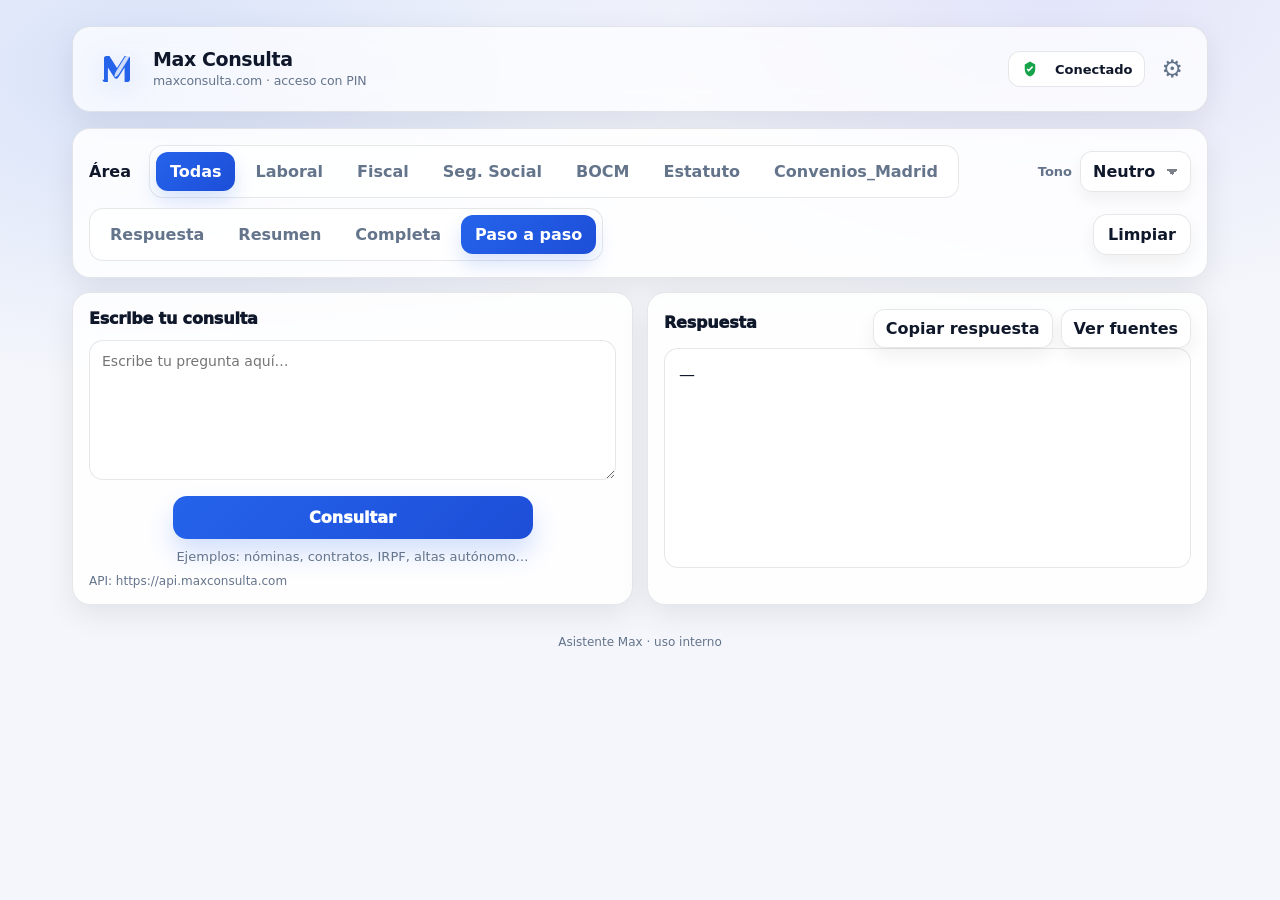
==== indexer/web/index.html @ a3e1d480 "Primer Commit de MaxConsultas" ====
<!doctype html>
<html lang="es">
<head>
  <meta charset="utf-8" />
  <meta name="viewport" content="width=device-width,initial-scale=1" />
  <title>Max Consulta · Asistente Max</title>

  <link rel="icon" href="/favicon.ico">
  <link rel="stylesheet" href="./styles.css?v=20260216-final-19" />
  <script src="./app.js?v=20260216-final" defer></script>
</head>

<body>
  <div class="app-shell">
    <header class="topbar">
      <div class="brand">
        <div class="logo" aria-label="Max Consulta">
          <svg viewBox="0 0 48 48" aria-hidden="true">
            <!-- M azul -->
            <path fill="currentColor" d="M12 34V14c0-1 .8-2 2-2h3l7 11 7-11h3c1.2 0 2 .9 2 2v20c0 1.1-.9 2-2 2h-3V22.7l-6 9.4c-.4.6-1 .9-1.7.9s-1.3-.3-1.7-.9l-6-9.4V36h-3c-1.1 0-2-.9-2-2z"/>

            <!-- Franja blanca (única) -->
            <rect
              x="25.5" y="10"
              width="3.5" height="25"
              rx="6"
              fill="#ffffff"
              opacity="0.78"
              transform="rotate(32 31 24)"
            />
          </svg>
        </div>

        <div class="brand-text">
          <div class="brand-name">Max Consulta</div>
          <div class="brand-sub">maxconsulta.com · acceso con PIN</div>
        </div>
      </div>

      <div class="topbar-actions">
        <span class="status-pill" title="Estado de sesión">
          <span class="dot"></span>
          Conectado
        </span>

        <button class="icon-btn" id="btnSettings" title="Ajustes">⚙︎</button>
      </div>
    </header>

    <main class="content">
      <section class="filters card">
        <div class="filters-row">
          <span class="filters-label">Área</span>

          <div class="segmented segmented-area" role="tablist" aria-label="Área">
            <button class="seg-btn active" data-collection="" type="button">Todas</button>
            <button class="seg-btn" data-collection="laboral" type="button">Laboral</button>
            <button class="seg-btn" data-collection="fiscal" type="button">Fiscal</button>
            <button class="seg-btn" data-collection="seguridad_social" type="button">Seg. Social</button>
            <button class="seg-btn" data-collection="BOCM" type="button">BOCM</button>
            <button class="seg-btn" data-collection="Estatuto_trabajadores" type="button">Estatuto</button>
            <button class="seg-btn" data-collection="Convenios_Madrid" type="button">Convenios_Madrid</button>
          </div>

          <div class="select-group is-hidden">
            <label for="mode">Tipo</label>
            <select id="mode">
              <option value="respuesta">Respuesta</option>
              <option value="resumen">Resumen</option>
              <option value="completa">Completa</option>
              <option value="paso_a_paso" selected>Paso a paso</option>
            </select>
          </div>

          <div class="select-group">
            <label for="tone">Tono</label>
            <select id="tone">
              <option value="neutro" selected>Neutro</option>
              <option value="formal">Formal</option>
            </select>
          </div>
        </div>

        <div class="filters-row filters-row-2">
          <div class="segmented segmented-mode" role="tablist" aria-label="Formato de respuesta">
            <button class="seg-btn seg-mode" data-mode="respuesta" type="button">Respuesta</button>
            <button class="seg-btn seg-mode" data-mode="resumen" type="button">Resumen</button>
            <button class="seg-btn seg-mode" data-mode="completa" type="button">Completa</button>
            <button class="seg-btn seg-mode active" data-mode="paso_a_paso" type="button">Paso a paso</button>
          </div>

          <div class="filters-right">
            <button class="icon-btn" id="btnClear" title="Limpiar">Limpiar</button>
          </div>
        </div>
      </section>

      <section class="grid">
        <article class="card">
          <h2 class="card-title">Escribe tu consulta</h2>

          <textarea id="q" placeholder="Escribe tu pregunta aquí…"></textarea>

          <div class="cta-row">
            <button class="primary" id="btnAsk">Consultar</button>
            <span class="hint">Ejemplos: nóminas, contratos, IRPF, altas autónomo…</span>
          </div>

          <div class="meta-row">
            <span class="muted">API: <span id="apiLabel">—</span></span>
          </div>
        </article>

        <article class="card">
          <div class="answer-head">
            <h2 class="card-title">Respuesta</h2>
            <div class="answer-actions">
              <button class="ghost" id="btnCopy">Copiar respuesta</button>
              <button class="ghost" id="btnToggleSources" aria-expanded="false">Ver fuentes</button>
            </div>
          </div>

          <div class="answer-box" id="out">—</div>

          <div class="sources" id="sourcesWrap" hidden>
            <div class="sources-title">Fuentes</div>
            <div id="sourcesList" class="sources-list"></div>
          </div>
        </article>
      </section>
    </main>

    <dialog id="settingsModal" class="modal">
      <div class="modal-head">
        <div class="modal-title">Ajustes</div>
        <button class="icon-btn" id="btnCloseSettings">Cerrar</button>
      </div>

      <div class="modal-body">
        <div class="field">
          <label for="topk">Top K (avanzado)</label>
          <input id="topk" type="number" value="6" min="1" max="15" />
          <p class="muted">Por defecto 6. Si no quieres tocarlo nunca, lo dejamos fijo y oculto.</p>
        </div>
      </div>
    </dialog>

    <footer class="footer">
      <span class="muted">Asistente Max · uso interno</span>
    </footer>
  </div>
</body>
</html>
---- indexer/web/styles.css ----
:root{
  --bg: #f4f6fb;
  --card: #ffffff;
  --text: #0f172a;
  --muted: #64748b;
  --line: rgba(15, 23, 42, 0.10);
  --shadow: 0 10px 30px rgba(2, 8, 23, 0.08);
  --radius: 16px;

  --brand: #2563eb;
  --brand-2: #1d4ed8;

  --chip: rgba(37, 99, 235, 0.10);

  /* 🔧 CONTROLES (fácil de ajustar) */
  --verifyW: 18px;   /* ancho del escudo */
  --verifyH: 18px;   /* alto del escudo */
  --gearSize: 24px;  /* tamaño del engranaje */
}

/* ---------- Reset / base ---------- */
*{ box-sizing: border-box; }
html,body{ height:100%; }

body{
  margin:0;
  font-family: ui-sans-serif, system-ui, -apple-system, Segoe UI, Roboto, Arial, "Apple Color Emoji","Segoe UI Emoji";
  color: var(--text);
  background:
    radial-gradient(900px 520px at 12% 8%, rgba(37,99,235,.14), transparent 60%),
    radial-gradient(900px 520px at 82% 0%, rgba(99,102,241,.12), transparent 60%),
    var(--bg);

  -webkit-font-smoothing: antialiased;
  -moz-osx-font-smoothing: grayscale;
}

/* Quitar estilos nativos feos (Safari sobre todo) */
button, input, select, textarea{
  font: inherit;
  color: inherit;
}
button{
  -webkit-appearance: none;
  appearance: none;
  border: 0;
  background: none;
  padding: 0;
}
button:focus-visible,
select:focus-visible,
textarea:focus-visible,
input:focus-visible{
  outline: none;
}

/* ---------- Layout ---------- */
.app-shell{
  max-width: 1180px;
  margin: 0 auto;
  padding: 26px 22px 18px;
}

.topbar{
  display:flex;
  align-items:center;
  justify-content:space-between;
  gap:16px;
  padding: 16px 18px;
  border: 1px solid var(--line);
  background: rgba(255,255,255,0.72);
  backdrop-filter: blur(12px);
  -webkit-backdrop-filter: blur(12px);
  border-radius: 18px;
  box-shadow: var(--shadow);
}

.brand{ display:flex; align-items:center; gap:10px; }
.brand-text{ display:flex; flex-direction:column; line-height:1.1; }

.brand-name{
  font-weight: 900;
  font-size: 19px;
  letter-spacing: -0.4px;
  line-height: 1.05;
}
.brand-sub{
  font-size: 12.5px;
  color: var(--muted);
  margin-top:4px;
  letter-spacing: -0.1px;
}

/* ==================================================
   LOGO (ÚNICA DEFINICIÓN) -> franja SOLO en el SVG
   ================================================== */
.logo{
  width: auto;
  height: auto;
  border-radius: 0;
  background: transparent;
  box-shadow: none;
  display:flex;
  align-items:center;
  justify-content:center;
  padding: 0;
  flex: 0 0 auto;

  color: var(--brand);
  filter: drop-shadow(0 6px 14px rgba(37,99,235,.18));

  position: relative;
  overflow: visible;
}

/* CORTAFUEGOS DEFINITIVO: si existe CSS viejo con ::after/::before, lo matamos */
.logo::after,
.logo::before{
  content: none !important;
  display: none !important;
}

.logo svg{
  display:block;
  width: 52px !important;
  height: 52px !important;
  filter: none !important;
}

/* ---------- Topbar actions ---------- */
.topbar-actions{ display:flex; align-items:center; gap:10px; }

.status-pill{
  display:inline-flex; align-items:center; gap:8px;
  padding: 8px 12px;
  border-radius: 999px;
  border: 1px solid var(--line);
  background: rgba(255,255,255,0.95);
  color: var(--text);
  font-size: 13px;
  font-weight: 700;
}
.status-pill .dot{
  width:10px; height:10px; border-radius:50%;
  background:#16a34a;
  box-shadow: 0 0 0 3px rgba(22,163,74,.12);
}

.icon-btn{
  border: 1px solid var(--line);
  background: rgba(255,255,255,0.95);
  padding: 8px 12px;
  border-radius: 12px;
  cursor:pointer;
  font-weight: 800;

  box-shadow: 0 8px 18px rgba(2,8,23,.06);
  transition: transform .08s ease, filter .12s ease, box-shadow .12s ease;
}
.icon-btn:hover{
  filter: brightness(0.985);
  box-shadow: 0 10px 22px rgba(2,8,23,.08);
}
.icon-btn:active{ transform: translateY(1px); }

/* ---------- Content ---------- */
.content{ margin-top: 16px; }
.filters.card{ margin-top: 14px; }

.card{
  border: 1px solid var(--line);
  background: rgba(255,255,255,0.86);
  backdrop-filter: blur(12px);
  -webkit-backdrop-filter: blur(12px);
  border-radius: 18px;
  box-shadow: var(--shadow);
  padding: 16px;
}

/* ====== FILTROS ====== */
.filters-row{
  display:flex;
  flex-wrap: wrap;
  gap: 12px;
  align-items:center;
  justify-content: flex-start;
}
.filters-label{
  font-weight: 900;
  color: var(--text);
  margin-right: 6px;
}
.filters-row .select-group:not(.is-hidden){
  margin-left: auto;
}

/* ---------- Segmented base ---------- */
.segmented{
  display:flex;
  gap:8px;
  padding: 6px;
  background: rgba(15,23,42,0.04);
  border: 1px solid var(--line);
  border-radius: 999px;
}

.seg-btn{
  border: 0;
  background: transparent;
  padding: 9px 12px;
  border-radius: 999px;
  cursor:pointer;
  font-weight: 800;
  color: var(--muted);
  transition: background .12s ease, color .12s ease, transform .08s ease;
}
.seg-btn:hover{ background: rgba(15,23,42,0.04); }
.seg-btn:active{ transform: translateY(1px); }

.seg-btn.active{
  background: linear-gradient(135deg, var(--brand), var(--brand-2));
  color:#fff;
  box-shadow: 0 10px 20px rgba(37,99,235,.18);
}

/* ---------- Selects ---------- */
.select-group{
  display:flex;
  align-items:center;
  gap:8px;
}
.select-group label{
  font-size: 13px;
  color: var(--muted);
  font-weight: 800;
}

select{
  border: 1px solid var(--line);
  background: rgba(255,255,255,0.95);
  border-radius: 12px;
  padding: 10px 34px 10px 12px;
  font-weight: 800;
  color: var(--text);

  -webkit-appearance: none;
  appearance: none;

  background-image:
    linear-gradient(45deg, transparent 50%, rgba(15,23,42,.55) 50%),
    linear-gradient(135deg, rgba(15,23,42,.55) 50%, transparent 50%),
    linear-gradient(to right, transparent, transparent);
  background-position:
    calc(100% - 18px) 50%,
    calc(100% - 12px) 50%,
    0 0;
  background-size: 6px 6px, 6px 6px, 100% 100%;
  background-repeat: no-repeat;

  box-shadow: 0 8px 16px rgba(2,8,23,.05);
}
select:hover{ filter: brightness(0.99); }

/* ---------- Grid ---------- */
.grid{
  display:grid;
  grid-template-columns: 1fr 1fr;
  gap: 14px;
  margin-top: 14px;
}

.card-title{
  margin: 0 0 12px 0;
  font-size: 16px;
  font-weight: 950;
  letter-spacing: -0.2px;
}

/* ---------- Inputs ---------- */
textarea{
  width: 100%;
  min-height: 140px;
  resize: vertical;
  border: 1px solid var(--line);
  border-radius: 14px;
  padding: 12px;
  font-size: 14px;
  background: rgba(255,255,255,0.96);
}
textarea:focus{
  border-color: rgba(37,99,235,0.55);
  box-shadow: 0 0 0 4px rgba(37,99,235,0.12);
}

/* ---------- CTA (Botón centrado + ejemplos debajo) ---------- */
.cta-row{
  display:flex;
  flex-direction: column;
  align-items:center;
  justify-content:center;
  gap: 10px;
  margin-top: 12px;
  width: 100%;
}

.cta-row .primary,
.cta-row #btnAsk{
  display:block;
  width: min(360px, 100%);
  margin: 0 auto;
}

.cta-row .hint{
  display:block;
  width:100%;
  text-align:center;
  color: var(--muted);
  font-size: 13px;
  margin: 0;
}

/* ---------- Botón principal ---------- */
.primary{
  border: 0;
  background: linear-gradient(135deg, var(--brand), var(--brand-2));
  color:#fff;
  padding: 12px 16px;
  border-radius: 14px;
  font-weight: 950;
  cursor:pointer;
  box-shadow: 0 14px 26px rgba(37,99,235,.20);
  transition: transform .08s ease, filter .12s ease, box-shadow .12s ease;
}
.primary:hover{
  filter: brightness(1.03);
  box-shadow: 0 16px 30px rgba(37,99,235,.24);
}
.primary:active{ transform: translateY(1px); }

.hint{ color: var(--muted); font-size: 13px; }

.meta-row{
  display:flex;
  justify-content: space-between;
  margin-top: 10px;
}
.muted{ color: var(--muted); font-size: 12px; }

/* ---------- Answer ---------- */
.answer-head{
  display:flex;
  align-items:center;
  justify-content: space-between;
  gap: 10px;
  flex-wrap: wrap;
}
.answer-actions{ display:flex; gap: 8px; flex-wrap: wrap; }

.ghost{
  border: 1px solid var(--line);
  background: rgba(255,255,255,0.95);
  padding: 9px 12px;
  border-radius: 12px;
  cursor:pointer;
  font-weight: 900;
  box-shadow: 0 8px 18px rgba(2,8,23,.06);
  transition: transform .08s ease, filter .12s ease, box-shadow .12s ease;
}
.ghost:hover{
  filter: brightness(0.985);
  box-shadow: 0 10px 22px rgba(2,8,23,.08);
}
.ghost:active{ transform: translateY(1px); }

.answer-box{
  border: 1px solid var(--line);
  background: rgba(255,255,255,0.96);
  border-radius: 14px;
  padding: 14px;
  min-height: 220px;
  line-height: 1.55;
  white-space: pre-wrap;
}

/* ---------- Sources ---------- */
.sources{
  margin-top: 12px;
  border-top: 1px solid var(--line);
  padding-top: 12px;
}
.sources-title{
  font-weight: 950;
  margin-bottom: 8px;
}
pre{
  margin: 0;
  white-space: pre-wrap;
  word-break: break-word;
  background: #0b1220;
  color: #e5e7eb;
  padding: 12px;
  border-radius: 12px;
  overflow:auto;
  max-width: 100%;
}

/* ---------- Footer ---------- */
.footer{
  margin-top: 16px;
  text-align:center;
  padding: 10px;
}

/* ---------- Modal ---------- */
.modal{
  border: 1px solid var(--line);
  border-radius: 16px;
  padding: 0;
  width: min(520px, 92vw);
  box-shadow: var(--shadow);
}
.modal::backdrop{ background: rgba(2,8,23,0.35); }
.modal-head{
  display:flex;
  align-items:center;
  justify-content: space-between;
  padding: 14px 14px;
  border-bottom: 1px solid var(--line);
  background:#fff;
}
.modal-title{ font-weight: 950; }

/* =========================================================
   FILA 2 + FUENTES EN CARDS + ÁREA/MODO “BARRA”
   ========================================================= */
.filters-row-2{
  margin-top: 10px;
  justify-content: space-between;
  align-items: center;
}
.filters-right{
  display:flex;
  align-items:center;
  gap: 12px;
}
#btnClear{
  padding: 10px 14px;
  border-radius: 14px;
}

.sources-list{
  display:flex;
  flex-direction: column;
  gap: 10px;
}
.source-card{
  border: 1px solid var(--line);
  background: rgba(255,255,255,0.96);
  border-radius: 14px;
  padding: 12px;
}
.source-head{
  display:flex;
  align-items:flex-start;
  justify-content: space-between;
  gap: 10px;
}
.source-title{
  font-weight: 950;
  font-size: 13px;
  line-height: 1.2;
}
.source-meta{
  margin-top: 4px;
  color: var(--muted);
  font-size: 12px;
}
.source-snippet{
  margin-top: 10px;
  font-size: 13px;
  line-height: 1.55;
  color: var(--text);
  white-space: pre-wrap;
}
.source-actions{
  display:flex;
  gap: 8px;
  flex-wrap: wrap;
  margin-top: 10px;
}
.source-chip{
  display:inline-flex;
  align-items:center;
  gap:6px;
  padding: 6px 10px;
  border-radius: 999px;
  border: 1px solid var(--line);
  background: rgba(15,23,42,0.03);
  font-size: 12px;
  font-weight: 800;
  color: var(--muted);
}
.source-actions .ghost{
  padding: 8px 10px;
  border-radius: 12px;
}

.select-group.is-hidden{
  display: none !important;
}

.segmented-area{
  border-radius: 14px;
  padding: 6px;
  background: rgba(255,255,255,0.75);
  border: 1px solid var(--line);
  gap: 6px;
}
.segmented-area .seg-btn{
  border-radius: 12px;
  padding: 10px 14px;
  background: transparent;
}
.segmented-area .seg-btn:hover{ background: rgba(15,23,42,0.04); }
.segmented-area .seg-btn.active{
  background: linear-gradient(135deg, var(--brand), var(--brand-2));
  color:#fff;
  box-shadow: 0 10px 20px rgba(37,99,235,.18);
}

.segmented-mode{
  background: rgba(255,255,255,0.75);
  border: 1px solid var(--line);
  border-radius: 14px;
  padding: 6px;
  gap: 6px;
}
.segmented-mode .seg-btn{
  border-radius: 12px;
  padding: 10px 14px;
  background: transparent;
}
.segmented-mode .seg-btn:hover{ background: rgba(15,23,42,0.04); }
.segmented-mode .seg-btn.active{
  background: linear-gradient(135deg, var(--brand), var(--brand-2));
  color:#fff;
  box-shadow: 0 10px 20px rgba(37,99,235,.18);
}

/* =========================================================
   RESPONSIVE EXISTENTE
   ========================================================= */
@media (max-width: 900px){
  .grid{ grid-template-columns: 1fr; }
  .filters-row-2{
    flex-direction: column;
    align-items: stretch;
    gap: 10px;
  }
  .filters-right{ justify-content: flex-end; }
  .filters-row .select-group:not(.is-hidden){ margin-left: 0; }
}

/* =========================================================
   ✅ RESPONSIVE MÓVIL + ESTILO MOCKUP (oscuro SOLO en móvil)
   + FIX OVERFLOW HORIZONTAL (NO SCROLL LATERAL)
   ========================================================= */
@media (max-width: 520px){

  /* 🔥 FIX PRINCIPAL: evita scroll lateral del documento */
  html, body{
    overflow-x: hidden;
    max-width: 100%;
  }

  /* Asegura que nada “empuje” el ancho (flex children) */
  .topbar, .filters-row, .filters-row-2, .answer-head{
    min-width: 0;
  }
  .topbar > *, .filters-row > *, .filters-row-2 > *, .answer-head > *{
    min-width: 0;
  }

  /* 1) Cambiamos “tema” en móvil sin tocar desktop */
  body{
    color: #e5e7eb;
    background:
      radial-gradient(900px 520px at 20% 10%, rgba(59,130,246,.22), transparent 60%),
      radial-gradient(900px 520px at 85% 0%, rgba(99,102,241,.18), transparent 60%),
      linear-gradient(180deg, #0b1220 0%, #0a1020 60%, #070b14 100%);
  }

  /* Variables locales (solo móvil) */
  :root{
    --line: rgba(255,255,255,0.10);
    --muted: rgba(255,255,255,0.62);
    --shadow: 0 16px 40px rgba(0,0,0,0.35);
  }

  .app-shell{
    padding: 14px 12px 14px;
    max-width: 100%;
  }

  /* 2) Topbar tipo mockup (glass oscuro, compacto) */
  .topbar{
    padding: 12px 12px;
    gap: 10px;
    border-radius: 16px;
    background: rgba(17, 24, 39, 0.55);
    border: 1px solid rgba(255,255,255,0.10);
    box-shadow: 0 18px 40px rgba(0,0,0,.35);
    max-width: 100%;
  }

  .brand-name{ font-size: 18px; color:#f3f4f6; }
  .brand-sub{ font-size: 12px; color: rgba(255,255,255,0.55); }

  .logo svg{
    width: 44px !important;
    height: 44px !important;
  }

  .topbar-actions{
    gap: 10px;
    flex-wrap: wrap;
  }

  /* 2.1) FIX: FILA “Área / Tono” en columna (evita desbordes) */
  .filters-row{
    flex-direction: column;
    align-items: stretch;
    justify-content: flex-start;
  }
  .filters-label{
    margin-right: 0;
  }
  .filters-row .select-group:not(.is-hidden){
    margin-left: 0;
    justify-content: flex-start;
    flex-wrap: wrap;
  }

  /* 2.2) FIX: FILA 2 también en columna */
  .filters-row-2{
    flex-direction: column;
    align-items: stretch;
    gap: 10px;
  }
  .filters-right{
    justify-content: flex-start;
    flex-wrap: wrap;
  }
    /* Grupo Tono: que no se estire y quede compacto */
    .filters-row .select-group{
      justify-content: flex-start;
      gap: 10px;
    }
  
    .filters-row .select-group label{
      color: rgba(255,255,255,0.65);
      font-weight: 800;
    }

  /* 3) Cards “glass” oscuro como mockup */
  .card{
    border-radius: 18px;
    padding: 14px;
    background: rgba(17, 24, 39, 0.55);
    border: 1px solid rgba(255,255,255,0.10);
    box-shadow: 0 18px 40px rgba(0,0,0,.32);
    max-width: 100%;
  }

  .card-title{ color:#f3f4f6; }

  /* 4) Segmented en móvil -> scroll horizontal INTERNO (no del body) */
  .segmented,
  .segmented-area,
  .segmented-mode{
    width: 100%;
    max-width: 100%;
    min-width: 0;

    overflow-x: auto;
    overflow-y: hidden;
    -webkit-overflow-scrolling: touch;
    scrollbar-width: none;

    background: rgba(255,255,255,0.06);
    border: 1px solid rgba(255,255,255,0.10);
    border-radius: 14px;
  }
  .segmented::-webkit-scrollbar,
  .segmented-area::-webkit-scrollbar,
  .segmented-mode::-webkit-scrollbar{
    display:none;
  }

  .seg-btn{
    white-space: nowrap;
    flex: 0 0 auto;
    color: rgba(255,255,255,0.70);
  }
  .seg-btn:hover{ background: rgba(255,255,255,0.06); }

  /* 5) Inputs oscuros */
  textarea{
    min-height: 110px;
    background: rgba(255,255,255,0.06);
    border: 1px solid rgba(255,255,255,0.10);
    color: #e5e7eb;
  }
  textarea::placeholder{
    color: rgba(255,255,255,0.45);
  }
  textarea:focus{
    border-color: rgba(37,99,235,0.75);
    box-shadow: 0 0 0 4px rgba(37,99,235,0.18);
  }

  /* 6) Select (Tono) - pill oscuro, más pequeño y sin “artefactos” en iOS */
  select{
    width: auto;              /* <-- ya no ocupa toda la fila */
    max-width: 220px;
    min-width: 150px;

    padding: 10px 12px;
    border-radius: 14px;

    background: rgba(255,255,255,0.08);
    border: 1px solid rgba(255,255,255,0.12);
    color: #e5e7eb;

    box-shadow: none;         /* más “pro” y limpio en móvil */
    background-image: none !important; /* <-- quita el caret por gradients (evita la X rara) */

    -webkit-appearance: menulist;
    appearance: menulist;
  }

  /* 7) Botón a full en móvil */
  .cta-row .primary,
  .cta-row #btnAsk{
    width: 100%;
  }

  .hint{ color: rgba(255,255,255,0.55); }

  /* 8) Caja de respuesta en oscuro */
  .answer-box{
    background: rgba(255,255,255,0.06);
    border: 1px solid rgba(255,255,255,0.10);
    color: #e5e7eb;
    max-width: 100%;
  }

  /* 9) Acciones de respuesta: en columna si no caben */
  .answer-head{
    flex-direction: column;
    align-items: stretch;
  }
  .answer-actions{
    justify-content: flex-start;
  }

  .ghost{
    background: rgba(255,255,255,0.06);
    border: 1px solid rgba(255,255,255,0.10);
    color: #e5e7eb;
  }

  .source-card{
    background: rgba(255,255,255,0.06);
    border: 1px solid rgba(255,255,255,0.10);
  }
    /* ✅ Botón Limpiar en móvil (oscuro + texto visible) */
    #btnClear{
      background: rgba(255,255,255,0.10);
      border: 1px solid rgba(255,255,255,0.14);
      color: #e5e7eb;              /* texto claro (recomendado en tema oscuro) */
      font-weight: 900;
      box-shadow: none;
    }
  
    #btnClear:hover{
      background: rgba(255,255,255,0.14);
    }
  
    #btnClear:active{
      transform: translateY(1px);
    }
  
    /* Si está deshabilitado, que no se vea “lavado” */
    #btnClear:disabled{
      opacity: 0.55;
      color: #e5e7eb;
    }
}
/* ====== CORTAFUEGOS DEFINITIVO: mata cualquier franja extra del logo ====== */
.logo::before,
.logo::after{
  content: none !important;
  display: none !important;
  background: none !important;
  border: 0 !important;
  width: 0 !important;
  height: 0 !important;
}
.logo svg *{
  filter: none !important;
}

/* =========================================================
   ✅ TOPBAR (FINAL ÚNICO): escudo-verificado + engranaje sin caja
   ========================================================= */

/* Pastilla "Conectado" (rectangular suave) */
.topbar .topbar-actions .status-pill{
  border-radius: 12px !important;
  padding: 8px 12px !important;
  font-weight: 800 !important;
}

/* Quitar el dot */
.topbar .topbar-actions .status-pill .dot{
  display: none !important;
}

/* Escudo verde + check blanco */
.topbar .topbar-actions .status-pill::before{
  content: "" !important;
  display: inline-block !important;
  width: var(--verifyW) !important;
  height: var(--verifyH) !important;
  margin-right: 8px !important;
  background-repeat: no-repeat !important;
  background-position: center !important;
  background-size: contain !important;

  background-image: url("data:image/svg+xml,%3Csvg xmlns='http://www.w3.org/2000/svg' viewBox='0 0 24 24'%3E%3Cpath fill='%2316a34a' d='M12 2l7 4v6c0 5-3 9-7 10C8 21 5 17 5 12V6l7-4z'/%3E%3Cpath fill='white' d='M10.2 12.7l-1.4-1.4-1.4 1.4 2.8 2.8 6-6-1.4-1.4-4.6 4.6z'/%3E%3C/svg%3E") !important;
}

/* Engranaje SIN caja */
.topbar .topbar-actions #btnSettings.icon-btn{
  border: 0 !important;
  background: transparent !important;
  box-shadow: none !important;

  padding: 4px 6px !important;
  width: auto !important;
  height: auto !important;

  font-size: var(--gearSize) !important;
  line-height: 1 !important;
  color: var(--muted) !important;
}
.topbar .topbar-actions #btnSettings.icon-btn:hover{
  filter: brightness(0.9) !important;
}
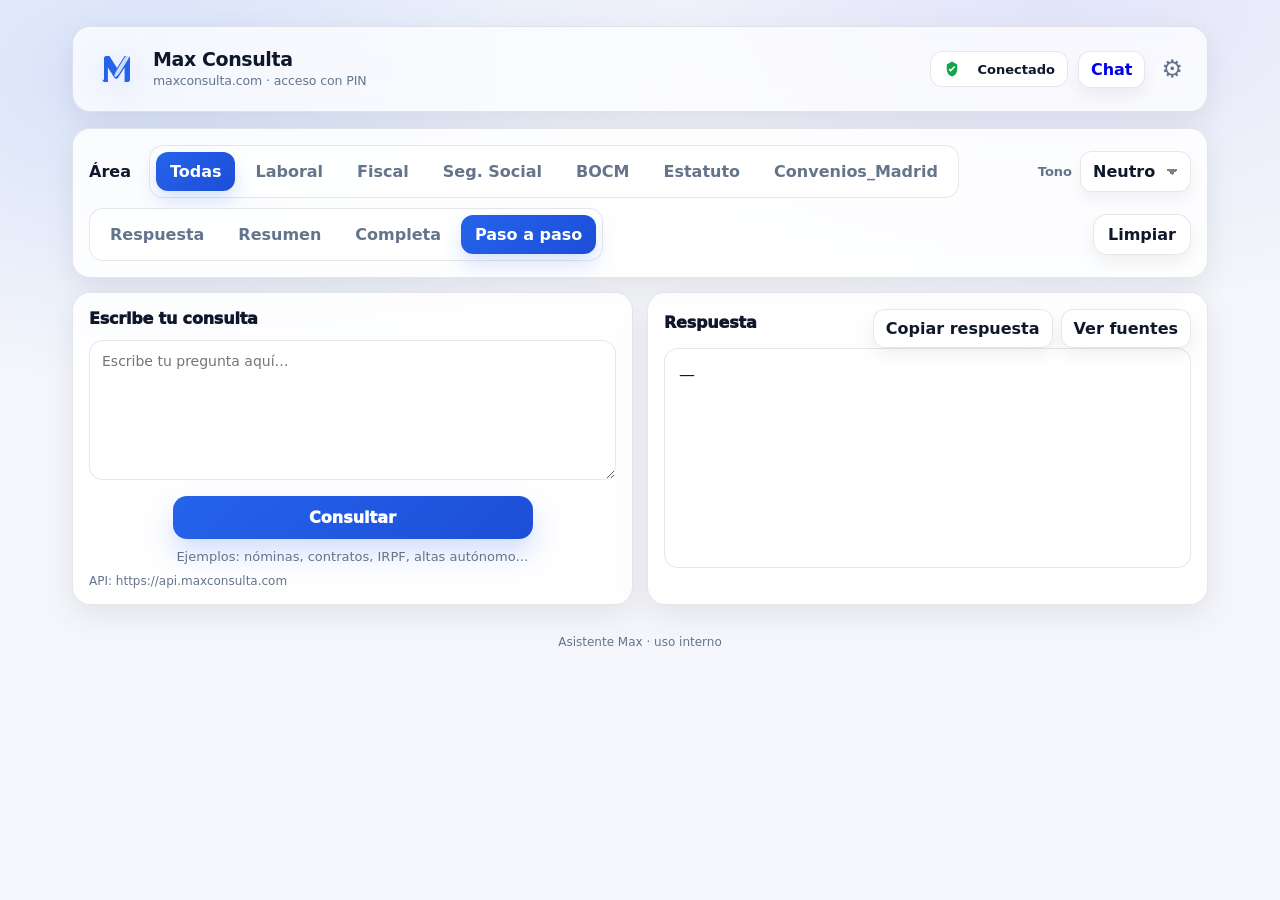
==== commit a9a5f739: "feat: add chat page and link" ====
--- a/indexer/web/index.html
+++ b/indexer/web/index.html
@@ -43,6 +43,7 @@
           Conectado
         </span>
 
+        <a class="icon-btn" href="./chat.html" title="Chat" style="text-decoration:none;">Chat</a>
         <button class="icon-btn" id="btnSettings" title="Ajustes">⚙︎</button>
       </div>
     </header>
